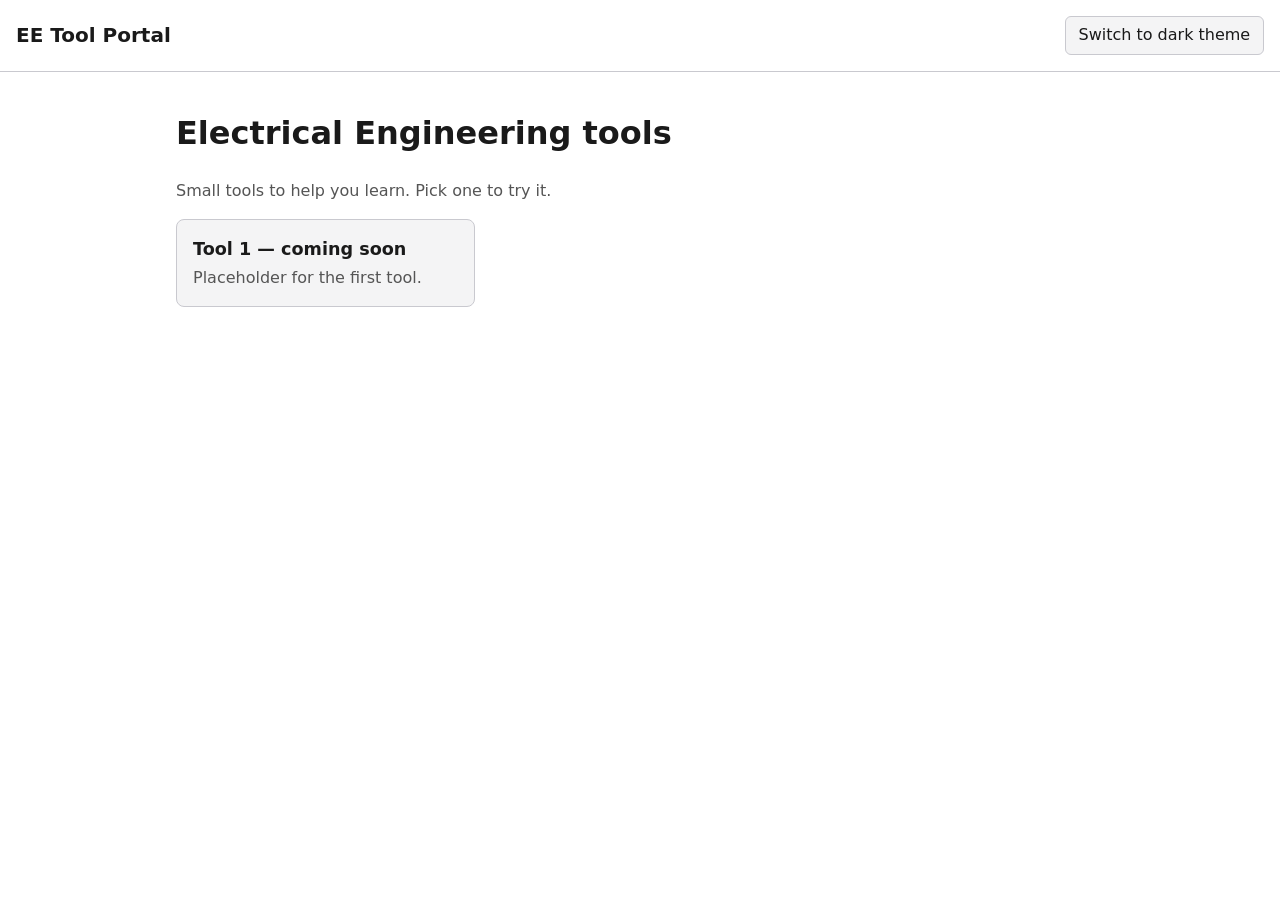
==== index.html @ 9700aa1d "Add portal homepage with placeholder tool card Co-Authored-By: Claude Sonnet 5.5 <noreply@anthropic." ====
<!DOCTYPE html>
<html lang="en" data-theme="light">
<head>
  <meta charset="utf-8">
  <meta name="viewport" content="width=device-width, initial-scale=1">
  <title>EE Tool Portal</title>
  <link rel="stylesheet" href="css/base.css">
  <script src="js/theme.js"></script>
</head>
<body>
  <header class="site-header">
    <a class="site-name" href="index.html">EE Tool Portal</a>
    <button id="theme-toggle" type="button">Switch to dark theme</button>
  </header>

  <main>
    <h1>Electrical Engineering tools</h1>
    <p class="muted">Small tools to help you learn. Pick one to try it.</p>

    <ul class="tool-grid">
      <li>
        <a class="tool-card" href="tools/tool-1.html">
          <h2>Tool 1 — coming soon</h2>
          <p>Placeholder for the first tool.</p>
        </a>
      </li>
    </ul>
  </main>
</body>
</html>
---- css/base.css ----
:root {
  --bg: #ffffff;
  --text: #1a1a1a;
  --muted: #555555;
  --surface: #f4f4f5;
  --border: #c9c9cf;
  --link: #0b57d0;
}

:root[data-theme="dark"] {
  --bg: #121212;
  --text: #f0f0f0;
  --muted: #b3b3b3;
  --surface: #1e1e1e;
  --border: #444444;
  --link: #8ab4f8;
}

* { box-sizing: border-box; }

body {
  margin: 0;
  background: var(--bg);
  color: var(--text);
  font-family: system-ui, sans-serif;
  line-height: 1.5;
}

a { color: var(--link); }

.site-header {
  display: flex;
  align-items: center;
  justify-content: space-between;
  gap: 1rem;
  padding: 1rem;
  border-bottom: 1px solid var(--border);
}

.site-name {
  font-size: 1.25rem;
  font-weight: 700;
  color: var(--text);
  text-decoration: none;
}

#theme-toggle {
  font: inherit;
  padding: 0.4rem 0.8rem;
  color: var(--text);
  background: var(--surface);
  border: 1px solid var(--border);
  border-radius: 6px;
  cursor: pointer;
}

main {
  max-width: 60rem;
  margin: 0 auto;
  padding: 1rem;
}

.muted { color: var(--muted); }

.tool-grid {
  display: grid;
  grid-template-columns: 1fr;
  gap: 1rem;
  padding: 0;
  list-style: none;
}

.tool-card {
  display: block;
  height: 100%;
  padding: 1rem;
  color: var(--text);
  background: var(--surface);
  border: 1px solid var(--border);
  border-radius: 8px;
  text-decoration: none;
}

.tool-card:hover,
.tool-card:focus-visible { border-color: var(--link); }

.tool-card h2 { margin: 0 0 0.25rem; font-size: 1.1rem; }
.tool-card p { margin: 0; color: var(--muted); }

@media (min-width: 40rem) {
  .tool-grid { grid-template-columns: repeat(2, 1fr); }
}

@media (min-width: 64rem) {
  .tool-grid { grid-template-columns: repeat(3, 1fr); }
}
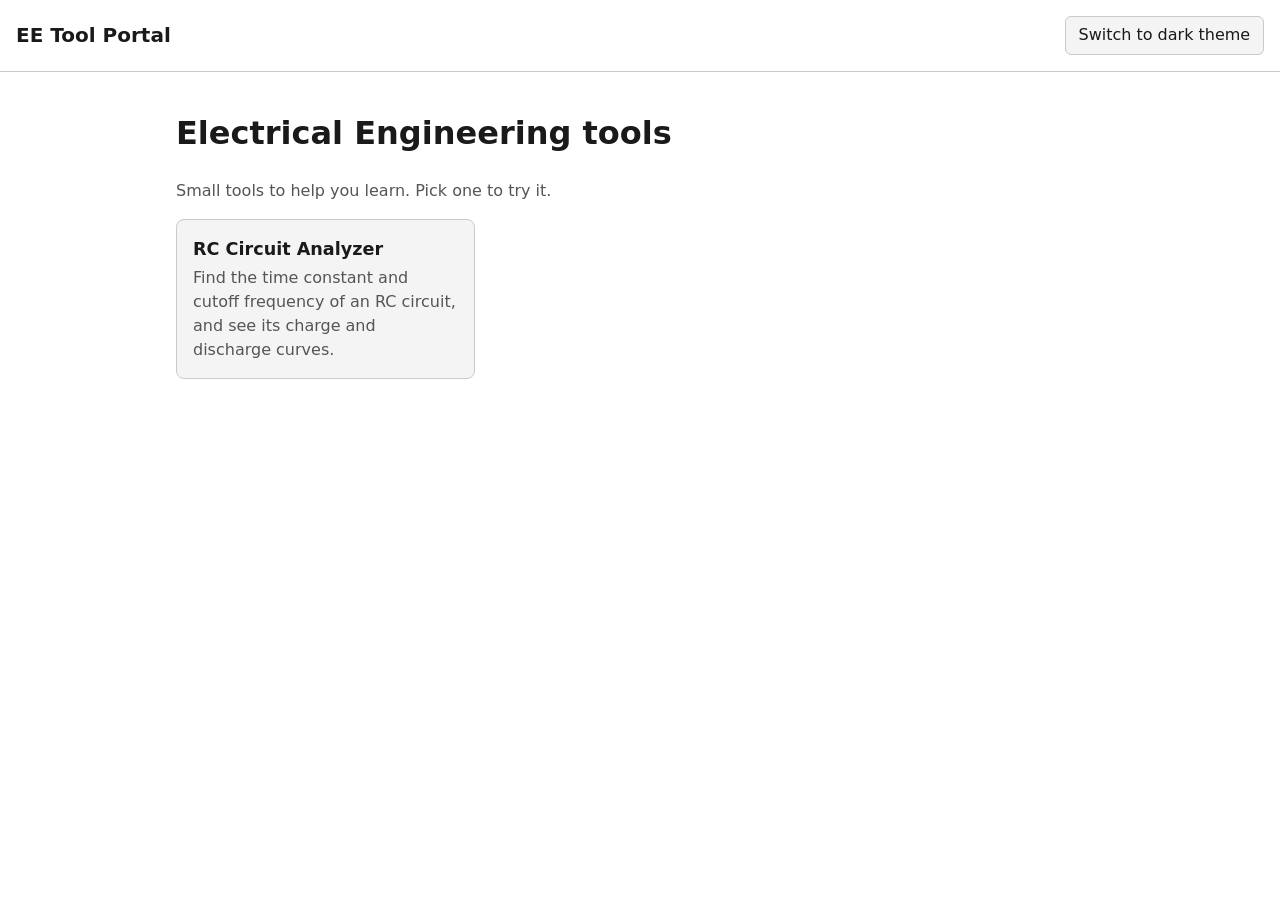
==== commit fb6889d9: "Replace placeholder with RC Circuit Analyzer tool Co-Authored-By: Claude Sonnet 5.5 <noreply@anthrop" ====
--- a/index.html
+++ b/index.html
@@ -19,9 +19,9 @@
 
     <ul class="tool-grid">
       <li>
-        <a class="tool-card" href="tools/tool-1.html">
-          <h2>Tool 1 — coming soon</h2>
-          <p>Placeholder for the first tool.</p>
+        <a class="tool-card" href="tools/rc-circuit.html">
+          <h2>RC Circuit Analyzer</h2>
+          <p>Find the time constant and cutoff frequency of an RC circuit, and see its charge and discharge curves.</p>
         </a>
       </li>
     </ul>
--- a/css/base.css
+++ b/css/base.css
@@ -94,3 +94,48 @@
 @media (min-width: 64rem) {
   .tool-grid { grid-template-columns: repeat(3, 1fr); }
 }
+
+/* RC Circuit Analyzer */
+:root { --accent2: #b3261e; }
+:root[data-theme="dark"] { --accent2: #ff8a80; }
+
+.tool-form {
+  display: grid;
+  grid-template-columns: 1fr;
+  gap: 1rem;
+  margin: 1rem 0;
+}
+
+.field { min-width: 0; }
+.field label { display: block; margin-bottom: 0.25rem; font-weight: 600; }
+.field-row { display: flex; gap: 0.5rem; align-items: center; }
+
+input[type="number"],
+select {
+  font: inherit;
+  padding: 0.4rem 0.5rem;
+  color: var(--text);
+  background: var(--surface);
+  border: 1px solid var(--border);
+  border-radius: 6px;
+}
+
+input[type="number"] { flex: 1; width: 0; min-width: 0; }
+.unit-fixed { min-width: 3.5rem; }
+
+.error { color: var(--accent2); font-weight: 600; }
+
+.results-list { display: grid; grid-template-columns: auto 1fr; gap: 0.25rem 1rem; }
+.results-list dt { font-weight: 600; }
+.results-list dd { margin: 0; }
+
+.graph { display: block; width: 100%; height: auto; max-width: 40rem; }
+.graph-text { fill: var(--text); font-size: 16px; }
+.graph-axis { stroke: var(--text); stroke-width: 1; }
+.graph-guide { stroke: var(--muted); stroke-width: 1; stroke-dasharray: 4 4; }
+.graph-charge { stroke: var(--link); stroke-width: 2.5; fill: none; }
+.graph-discharge { stroke: var(--accent2); stroke-width: 2.5; fill: none; stroke-dasharray: 8 4; }
+
+@media (min-width: 40rem) {
+  .tool-form { grid-template-columns: repeat(3, minmax(0, 1fr)); }
+}
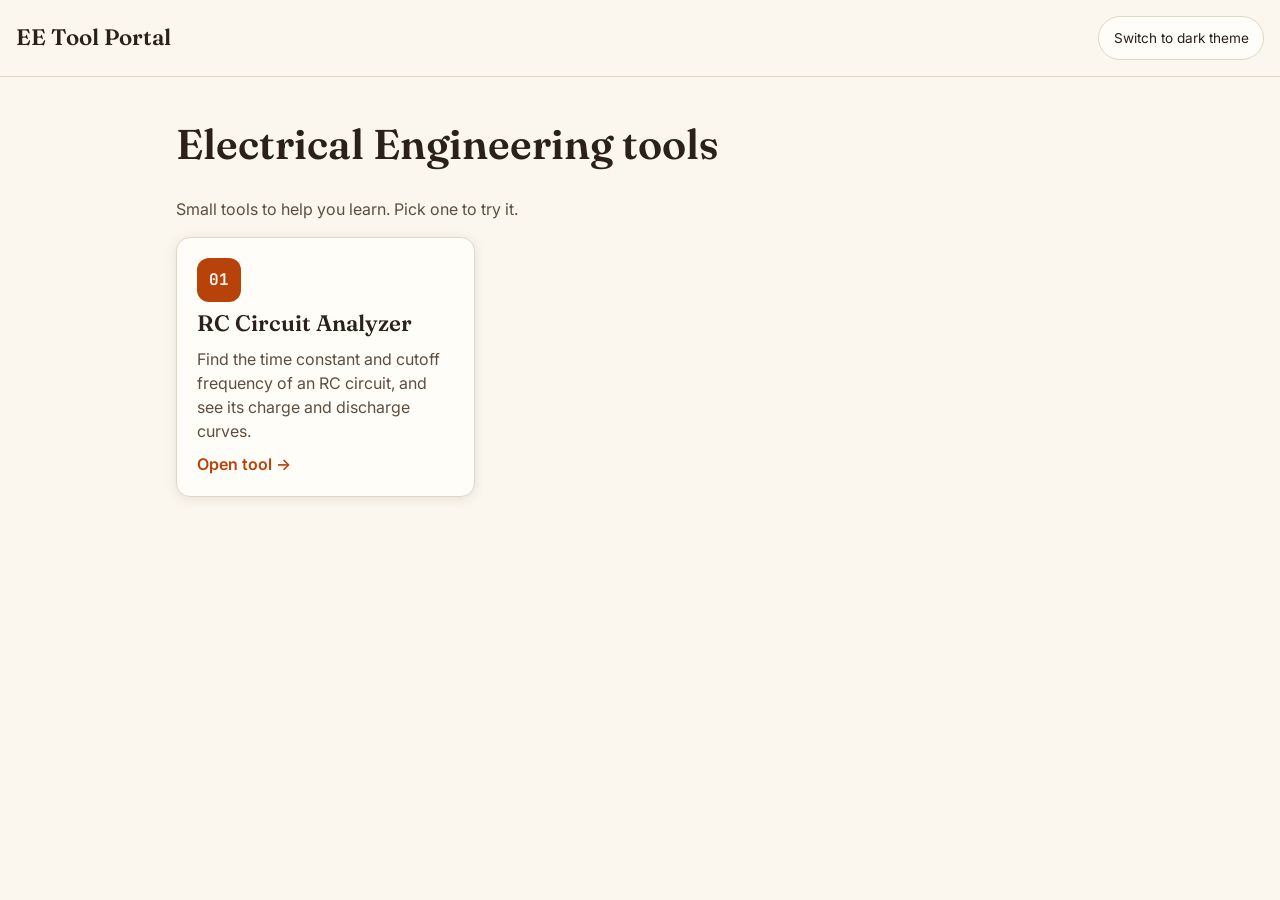
==== commit 0f087d12: "Apply Lab Notebook visual design to the portal Co-Authored-By: Claude Sonnet 5.5 <noreply@anthropic." ====
--- a/index.html
+++ b/index.html
@@ -4,6 +4,7 @@
   <meta charset="utf-8">
   <meta name="viewport" content="width=device-width, initial-scale=1">
   <title>EE Tool Portal</title>
+  <link rel="stylesheet" href="https://fonts.googleapis.com/css2?family=Fraunces:opsz,wght@9..144,600&family=Inter:wght@400;600&family=JetBrains+Mono:wght@400;600&display=swap">
   <link rel="stylesheet" href="css/base.css">
   <script src="js/theme.js"></script>
 </head>
@@ -20,8 +21,10 @@
     <ul class="tool-grid">
       <li>
         <a class="tool-card" href="tools/rc-circuit.html">
+          <span class="tool-badge" aria-hidden="true">01</span>
           <h2>RC Circuit Analyzer</h2>
           <p>Find the time constant and cutoff frequency of an RC circuit, and see its charge and discharge curves.</p>
+          <span class="tool-open">Open tool &rarr;</span>
         </a>
       </li>
     </ul>
--- a/css/base.css
+++ b/css/base.css
@@ -1,19 +1,32 @@
+/* Design: Lab Notebook. Warm paper colors, serif headings, rounded cards. */
 :root {
-  --bg: #ffffff;
-  --text: #1a1a1a;
-  --muted: #555555;
-  --surface: #f4f4f5;
-  --border: #c9c9cf;
-  --link: #0b57d0;
+  --bg: #fbf7ef;
+  --text: #2b2118;
+  --muted: #5d4e40;
+  --surface: #fffdf8;
+  --border: #e3d7c3;
+  --link: #b8430a;
+  --on-link: #ffffff;
+  --accent2: #1f6f5c;
+  --error: #b3261e;
+  --shadow: 0 2px 12px rgba(43, 33, 24, 0.1);
+
+  --font-heading: Fraunces, Georgia, serif;
+  --font-body: Inter, system-ui, sans-serif;
+  --font-mono: "JetBrains Mono", ui-monospace, monospace;
 }
 
 :root[data-theme="dark"] {
-  --bg: #121212;
-  --text: #f0f0f0;
-  --muted: #b3b3b3;
-  --surface: #1e1e1e;
-  --border: #444444;
-  --link: #8ab4f8;
+  --bg: #1c1713;
+  --text: #f3e9da;
+  --muted: #c4b5a0;
+  --surface: #261f19;
+  --border: #43382c;
+  --link: #ff9a5c;
+  --on-link: #1c1713;
+  --accent2: #6fd1b6;
+  --error: #ff8a80;
+  --shadow: 0 2px 14px rgba(0, 0, 0, 0.45);
 }
 
 * { box-sizing: border-box; }
@@ -22,9 +35,17 @@
   margin: 0;
   background: var(--bg);
   color: var(--text);
-  font-family: system-ui, sans-serif;
+  font-family: var(--font-body);
   line-height: 1.5;
 }
+
+h1, h2 {
+  font-family: var(--font-heading);
+  font-weight: 600;
+  line-height: 1.15;
+}
+
+h1 { font-size: 2rem; }
 
 a { color: var(--link); }
 
@@ -38,19 +59,23 @@
 }
 
 .site-name {
-  font-size: 1.25rem;
-  font-weight: 700;
+  font-family: var(--font-heading);
+  font-size: 1.2rem;
+  font-weight: 600;
+  white-space: nowrap;
   color: var(--text);
   text-decoration: none;
 }
 
 #theme-toggle {
   font: inherit;
-  padding: 0.4rem 0.8rem;
-  color: var(--text);
-  background: var(--surface);
-  border: 1px solid var(--border);
-  border-radius: 6px;
+  font-size: 0.85rem;
+  min-height: 2.75rem;
+  padding: 0.4rem 0.9rem;
+  color: var(--text);
+  background: var(--surface);
+  border: 1px solid var(--border);
+  border-radius: 999px;
   cursor: pointer;
 }
 
@@ -71,23 +96,43 @@
 }
 
 .tool-card {
-  display: block;
+  display: flex;
+  flex-direction: column;
+  gap: 0.6rem;
   height: 100%;
-  padding: 1rem;
-  color: var(--text);
-  background: var(--surface);
-  border: 1px solid var(--border);
-  border-radius: 8px;
+  padding: 1.25rem;
+  color: var(--text);
+  background: var(--surface);
+  border: 1px solid var(--border);
+  border-radius: 14px;
+  box-shadow: var(--shadow);
   text-decoration: none;
 }
 
 .tool-card:hover,
 .tool-card:focus-visible { border-color: var(--link); }
 
-.tool-card h2 { margin: 0 0 0.25rem; font-size: 1.1rem; }
+.tool-card h2 { margin: 0; font-size: 1.4rem; }
 .tool-card p { margin: 0; color: var(--muted); }
 
+.tool-badge {
+  display: inline-flex;
+  align-items: center;
+  justify-content: center;
+  width: 2.75rem;
+  height: 2.75rem;
+  color: var(--on-link);
+  background: var(--link);
+  border-radius: 12px;
+  font-family: var(--font-mono);
+  font-weight: 600;
+}
+
+.tool-open { font-weight: 600; color: var(--link); }
+
 @media (min-width: 40rem) {
+  .site-name { font-size: 1.4rem; }
+  h1 { font-size: 2.6rem; }
   .tool-grid { grid-template-columns: repeat(2, 1fr); }
 }
 
@@ -96,9 +141,6 @@
 }
 
 /* RC Circuit Analyzer */
-:root { --accent2: #b3261e; }
-:root[data-theme="dark"] { --accent2: #ff8a80; }
-
 .tool-form {
   display: grid;
   grid-template-columns: 1fr;
@@ -113,28 +155,48 @@
 input[type="number"],
 select {
   font: inherit;
-  padding: 0.4rem 0.5rem;
-  color: var(--text);
-  background: var(--surface);
-  border: 1px solid var(--border);
-  border-radius: 6px;
+  font-family: var(--font-mono);
+  min-height: 2.75rem;
+  padding: 0.4rem 0.6rem;
+  color: var(--text);
+  background: var(--surface);
+  border: 1px solid var(--border);
+  border-radius: 10px;
 }
 
 input[type="number"] { flex: 1; width: 0; min-width: 0; }
-.unit-fixed { min-width: 3.5rem; }
-
-.error { color: var(--accent2); font-weight: 600; }
-
-.results-list { display: grid; grid-template-columns: auto 1fr; gap: 0.25rem 1rem; }
+.unit-fixed { min-width: 3.5rem; font-family: var(--font-mono); }
+
+.error { color: var(--error); font-weight: 600; }
+
+.results-list {
+  display: grid;
+  grid-template-columns: auto 1fr;
+  gap: 0.25rem 1.5rem;
+  max-width: 26rem;
+  padding: 1rem 1.25rem;
+  background: var(--surface);
+  border: 1px solid var(--border);
+  border-radius: 14px;
+  box-shadow: var(--shadow);
+}
 .results-list dt { font-weight: 600; }
-.results-list dd { margin: 0; }
-
-.graph { display: block; width: 100%; height: auto; max-width: 40rem; }
-.graph-text { fill: var(--text); font-size: 16px; }
+.results-list dd { margin: 0; font-family: var(--font-mono); font-weight: 600; color: var(--link); }
+
+.graph {
+  display: block;
+  width: 100%;
+  height: auto;
+  max-width: 40rem;
+  background: var(--surface);
+  border: 1px solid var(--border);
+  border-radius: 14px;
+}
+.graph-text { fill: var(--text); font-family: var(--font-mono); font-size: 15px; }
 .graph-axis { stroke: var(--text); stroke-width: 1; }
 .graph-guide { stroke: var(--muted); stroke-width: 1; stroke-dasharray: 4 4; }
-.graph-charge { stroke: var(--link); stroke-width: 2.5; fill: none; }
-.graph-discharge { stroke: var(--accent2); stroke-width: 2.5; fill: none; stroke-dasharray: 8 4; }
+.graph-charge { stroke: var(--link); stroke-width: 3; fill: none; stroke-linecap: round; stroke-linejoin: round; }
+.graph-discharge { stroke: var(--accent2); stroke-width: 3; fill: none; stroke-dasharray: 8 5; stroke-linecap: round; stroke-linejoin: round; }
 
 @media (min-width: 40rem) {
   .tool-form { grid-template-columns: repeat(3, minmax(0, 1fr)); }
